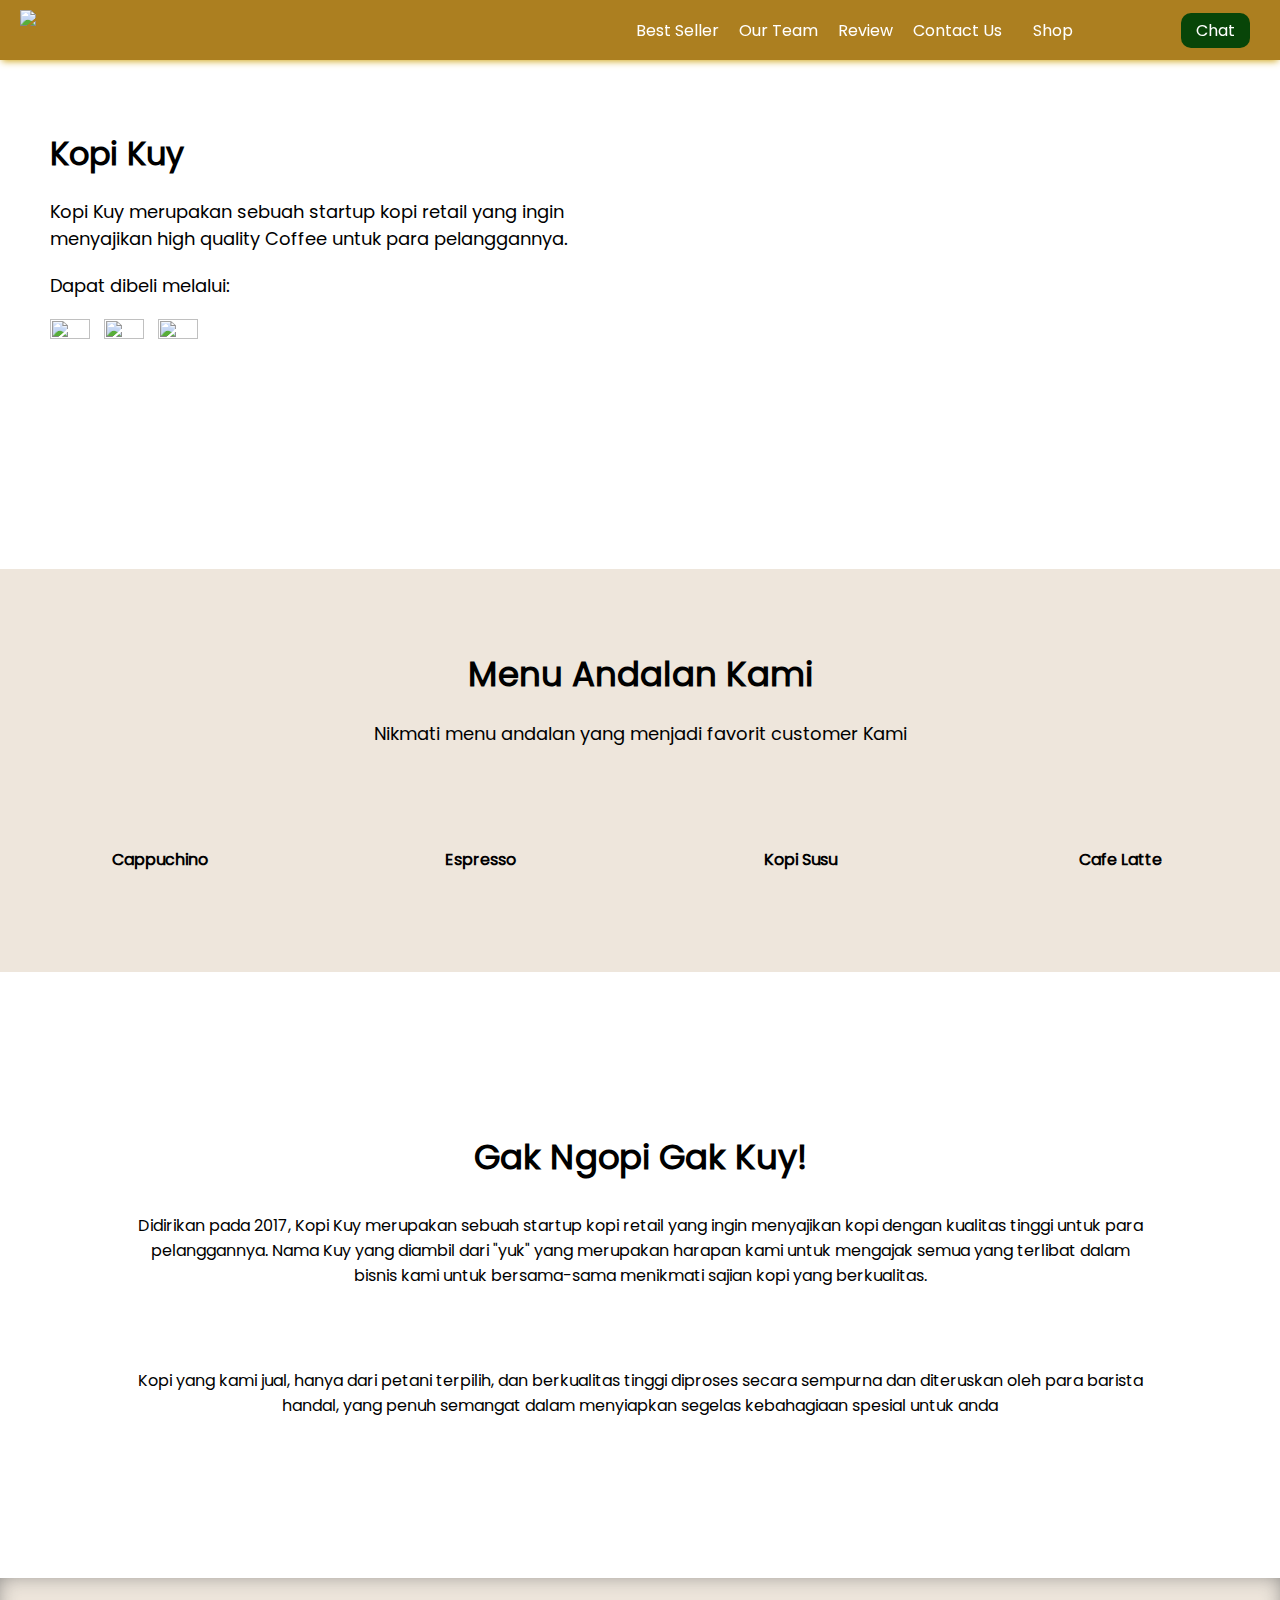
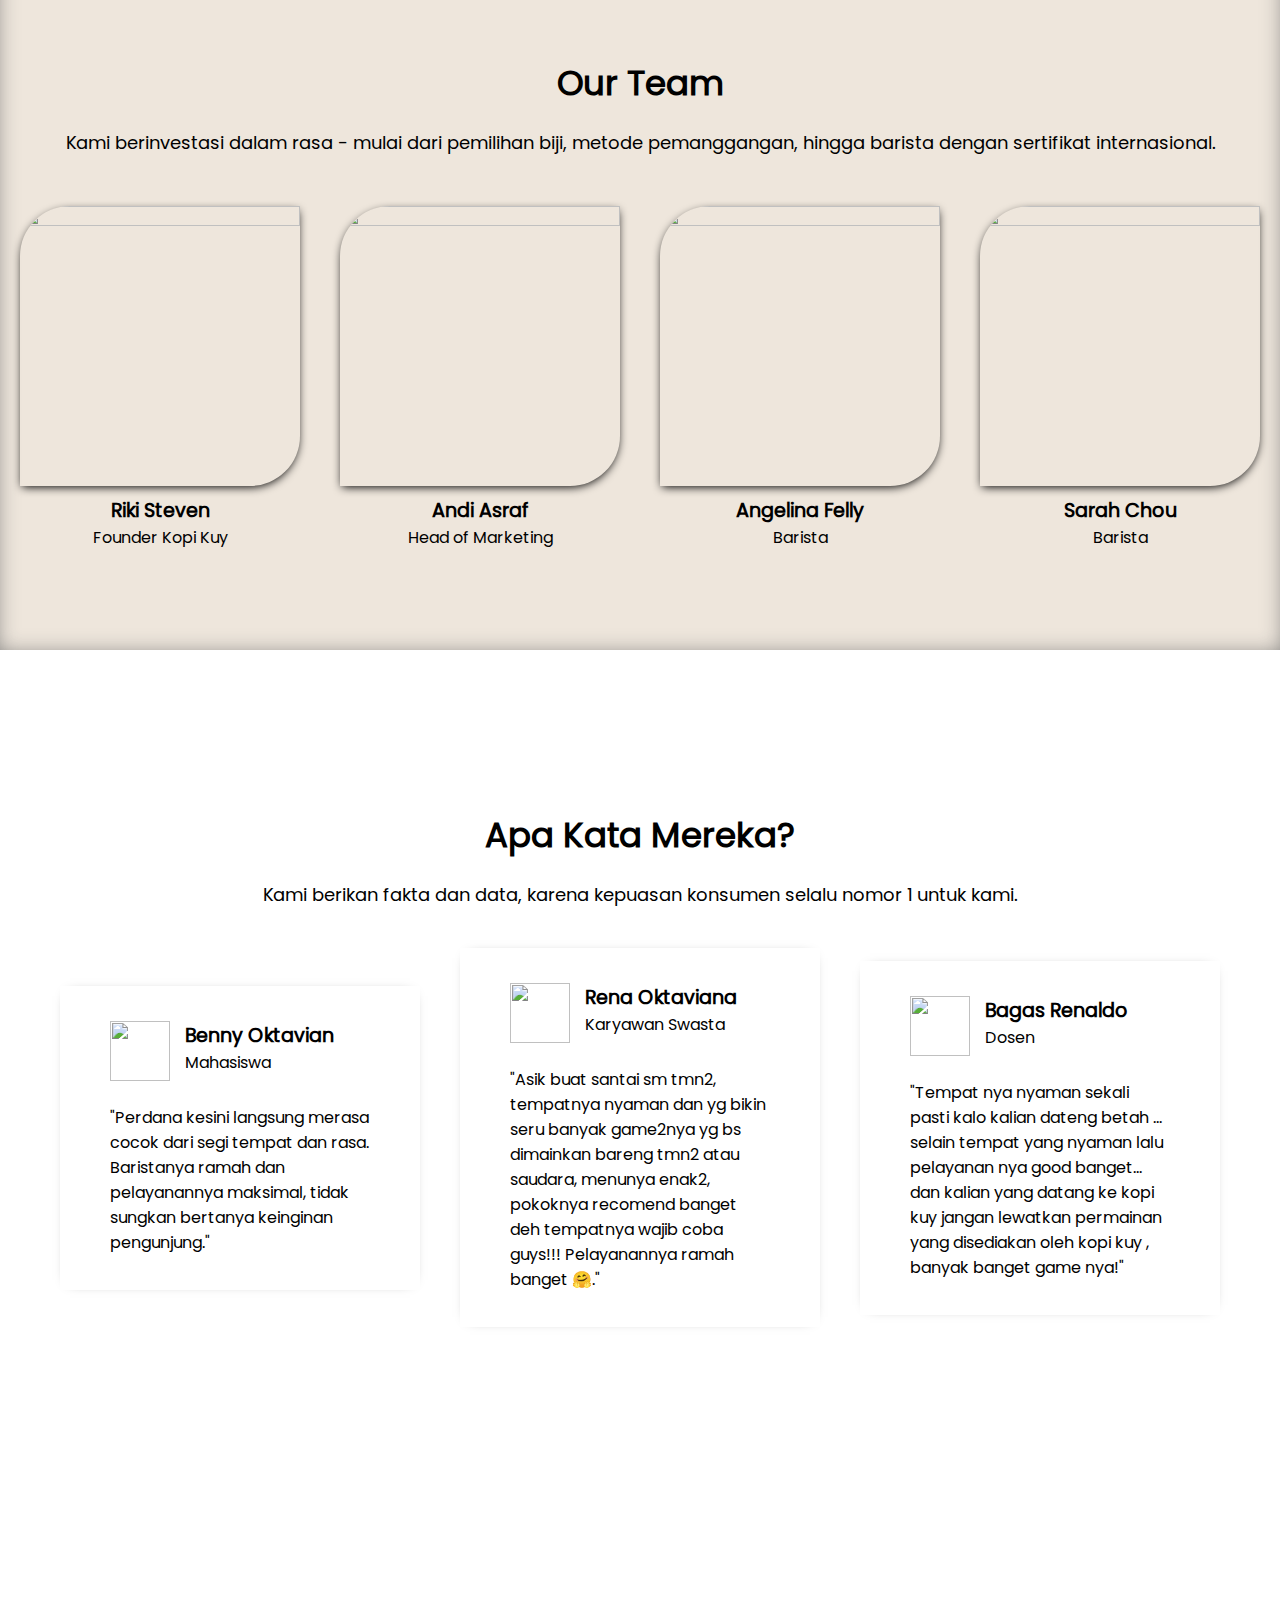
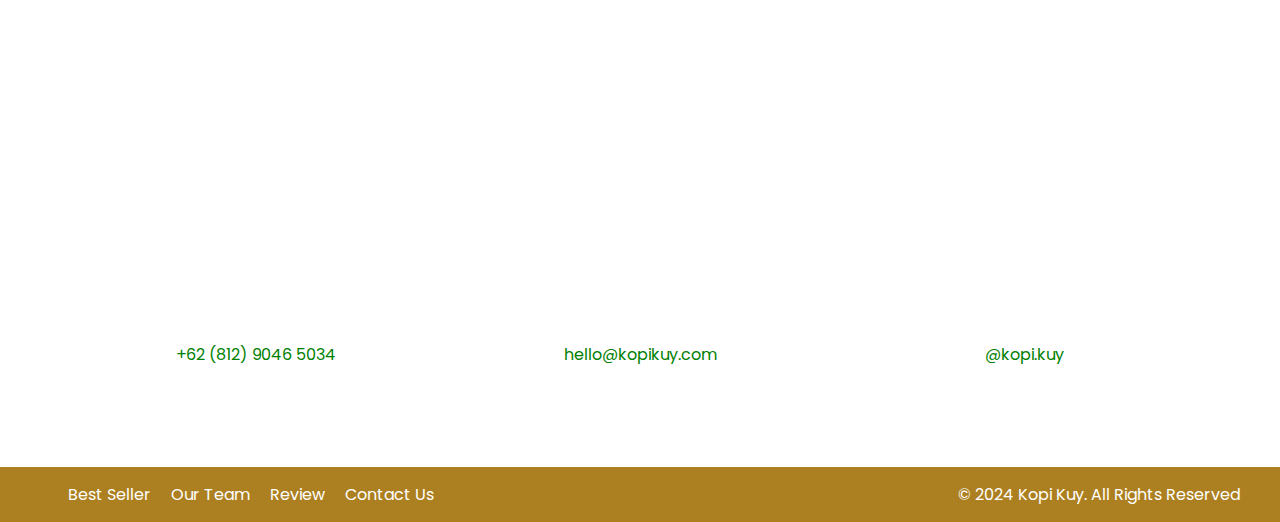
==== index.html @ a1948679 "Add files via upload" ====
<!DOCTYPE html>
<html lang="id">

<head>
    <meta charset="UTF-8">
    <meta http-equiv="X-UA-Compatible" content="IE=edge">
    <meta name="viewport" content="width=device-width, initial-scale=1.0">
    <link rel="shortcut icon" href="images/favicon.ico" type="image/x-icon">
    <title>Website Kopi Kuy</title>
    <link rel="stylesheet" href="css/style.css">
</head>

<body>
    <nav>
        <img class="logo" src="images/logo/logo_kuy.png">
        <div class="navigasi">
            <a href="#best-seller">Best Seller</a>
            <a href="#our-team">Our Team</a>
            <a href="#review">Review</a>
            <a href="#contact-us">Contact Us</a>
        </div>
        <a class="shop" href="produk.html">Shop</a>
        <a class="chat" href="https://wa.me/628123456?text=Saya ingin bertanya" target="_blank">Chat</a>
    </nav>

    <!-- Tulis Kode HTML / <header> Setelah baris di bawah ini (baris 28) -->

    <header>
        <div class="kiri">
            <h1>
                Kopi Kuy <img src="images/icon/icon_kopi.svg
                " alt="">
            </h1>
            <p>
                Kopi Kuy merupakan sebuah startup kopi retail yang ingin menyajikan
                high quality Coffee untuk para pelanggannya.
            </p>
            <p>
                Dapat dibeli melalui:
            </p>
            <div class="olshop">
                <img src="images/logo/logo_bukalapak.png" alt="">
                <img src="images/logo/logo_shopee.png" alt="">
                <img src="images/logo/logo_tokopedia.png" alt="">
            </div>
        </div>
        <div class="kanan">
            <img src="images/header/header6.png" alt="">
        </div>
    </header>

    <section class="best-seller" id="best-seller">
        <h2>
            Menu Andalan Kami
        </h2>
        <p>
            Nikmati menu andalan yang menjadi favorit customer Kami
        </p>
        <div class="produk">
            <img src="images/produk/product_capuchino.jpg" alt="">
            <p>Cappuchino</p>
        </div>
        <div class="produk">
            <img src="images/produk/product_espresso.jpg" alt="">
            <p>Espresso</p>
        </div>
        <div class="produk">
            <img src="images/produk/product_kopi_susu.jpg" alt="">
            <p>Kopi Susu</p>
        </div>
        <div class="produk">
            <img src="images/produk/product_latte.jpg" alt="">
            <p>Cafe Latte</p>
        </div>
    </section>
    <section class="about-us" id="about-us">
        <h2>
            Gak Ngopi Gak Kuy!
        </h2>
        <p>
            Didirikan pada 2017, Kopi Kuy merupakan sebuah startup kopi retail
            yang ingin menyajikan kopi dengan kualitas tinggi untuk para pelanggannya.
            Nama Kuy yang diambil dari "yuk" yang merupakan harapan kami untuk mengajak semua
            yang terlibat dalam bisnis kami untuk bersama-sama menikmati sajian kopi yang berkualitas.
        </p>
        <img src="images/about-us/biji-kopi2.jpg" alt="">
        <p>
            Kopi yang kami jual, hanya dari petani terpilih, dan berkualitas tinggi diproses
            secara sempurna dan diteruskan oleh para barista handal, yang penuh semangat
            dalam menyiapkan segelas kebahagiaan spesial untuk anda
        </p>
    </section>
    <section class="our-team" id="our-team">
        <h2>
            Our Team
        </h2>
        <p>
            Kami berinvestasi dalam rasa - mulai dari pemilihan biji, metode pemanggangan,
            hingga barista dengan sertifikat internasional.
        </p>
        <div class="team">
            <img src="images/team/team1.jpg" alt="">
            <h3>
                Riki Steven
            </h3>
            <p>
                Founder Kopi Kuy
            </p>
        </div>
        <div class="team">
            <img src="images/team/team2.jpg" alt="">
            <h3>
                Andi Asraf
            </h3>
            <p>
                Head of Marketing
            </p>
        </div>
        <div class="team">
            <img src="images/team/team3.jpg" alt="">
            <h3>
                Angelina Felly
            </h3>
            <p>
                Barista
            </p>
        </div>
        <div class="team">
            <img src="images/team/team4.jpg" alt="">
            <h3>
                Sarah Chou
            </h3>
            <p>
                Barista
            </p>
        </div>
    </section>
    <section class="review" id="review">
        <h2>
            Apa Kata Mereka?
        </h2>
        <p>
            Kami berikan fakta dan data, karena kepuasan konsumen selalu nomor 1 untuk kami.
        </p>
        <div class="testimoni">
            <img src="images/customer/customer1.jpg" alt="">
            <div class="profile">
                <h3>
                    Benny Oktavian
                </h3>
                <p>
                    Mahasiswa
                </p>
            </div>
            <p>
                "Perdana kesini langsung merasa cocok dari segi tempat dan rasa.
                Baristanya ramah dan pelayanannya maksimal, tidak sungkan bertanya keinginan pengunjung."
            </p>
        </div>
        <div class="testimoni">
            <img src="images/customer/customer2.jpg" alt="">
            <div class="profile">
                <h3>
                    Rena Oktaviana
                </h3>
                <p>
                    Karyawan Swasta
                </p>
            </div>
            <p>
                "Asik buat santai sm tmn2, tempatnya nyaman dan yg bikin seru banyak game2nya
                yg bs dimainkan bareng tmn2 atau saudara, menunya enak2, pokoknya recomend
                banget deh tempatnya wajib coba guys!!! Pelayanannya ramah banget 🤗."
            </p>
        </div>
        <div class="testimoni">
            <img src="images/customer/customer3.jpg" alt="">
            <div class="profile">
                <h3>
                    Bagas Renaldo
                </h3>
                <p>
                    Dosen
                </p>
            </div>
            <p>
                "Tempat nya nyaman sekali pasti kalo kalian dateng betah ...
                selain tempat yang nyaman lalu pelayanan nya good banget...
                dan kalian yang datang ke kopi kuy jangan lewatkan permainan yang disediakan
                oleh kopi kuy , banyak banget game nya!"
            </p>
        </div>
    </section>
    <section class="contact-us" id="contact-us">
        <iframe
            src=https://www.google.com/maps/embed?pb=!1m14!1m8!1m3!1d7932.741866032694!2d106.668581!3d-6.214715!3m2!1i1024!2i768!4f13.1!3m3!1m2!1s0x2e69f9912c7f297b%3A0xe5a3a671dae861ab!2sKopi%20kuy!5e0!3m2!1sid!2sid!4v1680617229460!5m2!1sid!2sid"
            allowfullscreen="" loading="lazy" referrerpolicy="no-referrer-when-downgrade"></iframe>
        <div class="kontak">
            <img src="images/icon/icon_phone.png" alt="">
            <p>
                +62 (812) 9046 5034
            </p>
        </div>
        <div class="kontak">
            <img src="images/icon/icon_mail.png" alt="">
            <p>
                hello@kopikuy.com
            </p>
        </div>
        <div class="kontak">
            <img src="images/icon/icon_instagram.png" alt="">
            <p>
                @kopi.kuy
            </p>
        </div>
    </section>
    <footer>
        <div class="navigasi">
            <a href="">Best Seller</a>
            <a href="">Our Team</a>
            <a href="">Review</a>
            <a href="">Contact Us</a>
        </div>
        <p>
            © 2024 Kopi Kuy. All Rights Reserved
        </p>
    </footer>
    <!--
        Kode HTML tidak boleh lewat dari batas ini
        Pastikan setiap section di tutup
        misalnya kode <section class="best-seller"> harus ada
        di bawah kode </header> (perhatikan ada garis miringnya
        dan setiap section harus setelah kode </section>
        jangan menulis <section> di dalam <section>
    -->
</body>


</html>
---- css/style.css ----
/* Kode * di bawah ini untuk mereset tampilan setiap web browser supaya seragam */

* {
   box-sizing: border-box;
   margin: 0;
   padding: 0;
}

html {
   /* scroll-behavior: smooth agar scroll ketika klik pada navigasi menjadi halus */
   scroll-behavior: smooth;
}

/* 
Kode di bawah ini untuk mengatur nav sampai footer agar memiliki tampilan flexibel
selengkapnya akan di bahas di hari ke 3
*/

nav,
header,
section,
footer {
   /* 
      display: flex memiliki pengaturan yang dapat mengatur agar elemen
      di dalamnya memiliki ukuran yang fleksibel
      digunakan saat ada elemen yang isinya lebih dari satu kolom
   */
   display: flex;
   /* 
      align-items: center mengatur elemen di dalamnya rata tengah vertikal
   */
   align-items: center;

   /* 
      justify-content: center mengatur elemen di dalamnya rata tengah horizontal
   */
   justify-content: center;

   /* 
      flex-wrap: wrap mengatur agar jika lebar elemen berlebih, maka elemen
      akan otomatis diletakan di baris baru (tidak dipaksakan di satu baris)
   */
   flex-wrap: wrap;
}



/* 
Kode @font-face untuk menginstall font ke dalam Website 
src adalah untuk lokasi fontnya, font dapat di cari di website https://fonts.google.com/
dengan memberi nama family, maka kita mendaftarkan font tersebut ke dalam website
*/

@font-face {
   src: url(../fonts/poppins.woff2);
   font-family: 'Poppins';
}

body {
   /* 
   mendaftarkan semua teks pada body menjadi family Poppins 
   kenapa pada body? karena elemen body membungkus semua elemen dari nav section sampai footer
   */
   font-family: 'Poppins';
}

/*
Misalnya ada font dari google yang bernama Irish Grover yang berada di:
https://fonts.gstatic.com/s/irishgrover/v23/buExpoi6YtLz2QW7LA4flVgv__RP.woff2

maka bisa coba copy kode berikut untuk menginstall font tadi:

@font-face {
  font-family: 'Irish Grover';
  font-style: normal;
  font-weight: 400;
  src: url(https://fonts.gstatic.com/s/irishgrover/v23/buExpoi6YtLz2QW7LA4flVgv__RP.woff2) format('woff2');
}

Jika kode di atas sudah di copy
Nanti pada element yang ingin menggunakan font Irish Grover Tadi, tinggal diganti font-familynya
misal mau mengganti h1 dan h2 maka kodenya sebagai berikut:

h1,h2 {
   font-family: 'Irish Grover';
}

*/


a {
   /* menghilangkan garis bawah pada link */
   text-decoration: none;

   /* 
   color: adalah untuk mengganti warna tulisan.
   color:unset digunakan pada a untuk menghilangkan warna bawaan pada link (biasanya warna biru) 
   */
   color: unset;
}

h2 {
   /* mengatur ukuran huruf ke 34 pixel */
   font-size: 34px;
}

h3 {
   /* mengatur ukuran huruf ke 1.2rem */
   font-size: 1.2rem;
}

h1,
h2,
h3 {
   /* mengatur tebal huruf bisa bold, normal*/
   font-weight: bold;
}

img {
   /* 
      kode max-width artinya lebar maksimal
      mengatur agar semua elemen img memiliki lebar maksimal 100% agar
      besar gambar tidak melebihi layar ataupun elemen pembungkus
   */
   max-width: 100%;
}

/* Navigasi */

nav {
   /* 
   background-color mengatur warna latar belakang 
   untuk pengguna hp, pergantian warna tidak bisa seperti vs code
   hanya dapat menggunakan warna bahasa inggris seperti: red, green, brown, purple dsb
   untuk pengguna vscode silahkan arahkan mouse ke kotak warna di bawah
   untuk mengganti warna sesuai keinginan
   */
   background-color: #ac7f20;

   /* box-shadow membuat efek bayangan */
   box-shadow: 0 3px 7px -2px #cfa313;

   /* width mengatur lebar elemen. 100% agar lebarnya full dari kiri sampai kanan layar */
   width: 100%;

   /* 
   padding digunakan untuk memberi jarak ke dalam. 
   efeknya bila digunakan pada elemen yang memiliki warna latar akan membuat elemen tersebut 'gemuk'
   padding-top artinya jarak ke atas, nilai padding dapat berupa
   padding-top, padding-bottom, padding-left, padding-right
   */
   padding-top: 10px;
   padding-bottom: 10px;

   /* 
   position mengatur posisi elemen, position:fixed supaya elemen nav akan ikut menempel di atas layar
   saat kita scroll ke bawah. Jika ingin navigasi gak nempel, bisa menggunakan position:static;
   */
   position: fixed;

   /* Nilai z-index semakin besar, maka elemen akan semakin di depan */
   z-index: 500;
}

img.logo {
   /* height mengatur tinggi elemen */
   height: 40px;
   /* penjelasan margin mirip dengan padding, fungsinya untuk memberi jarak pada elemen */
   margin-left: 20px;
}

div.navigasi {
   margin-left: auto;
   margin-right: 15px;
}

nav a {
   color: #fff;
   padding-left: 8px;
   padding-right: 8px;
}

a.shop {
   margin-right: 100px;
}

a.chat {
   margin-right: 30px;
   background-color: rgb(8, 69, 8);
   color: #fff;
   padding-top: 5px;
   padding-right: 15px;
   padding-bottom: 5px;
   padding-left: 15px;
   border-radius: 10px;
}


/* 
   PERHATIKAN bahwa dalam mengatur elemen, nama elemen langsung ditulis
   sedangkan untuk mengatur class, dibutuhkan tanda titik (.) terlebih dulu
   img {} berarti seluruh elemen dengan tag img (<img src="....">), 
   sedangkan .img artinya hanya elemen dengan class img (<img class="img" src="...">) 
*/


/* HEADER */


header,
section {
   /*
    padding mengatur jarak ke dalam
    pada padding dan margin ditambahkan top / right / bottom / top 
    untuk mengatur jarak masing-masing 
   */
   padding-top: 80px;
   padding-bottom: 80px;

   /* margin mengatur jarak ke luar */
   margin-bottom: 80px;
}

/* penulisan CSS dapat digabung dengan beberapa elemen */
header div.kiri,
header div.kanan {
   /* width mengatur lebar elemen. 50% artinya setengah ukuran elemen pembungkus */
   width: 50%;
   padding: 50px;
}

header h1 {
   margin-bottom: 20px;
}

header p {
   /* font-size digunakan untuk mengatur ukuran huruf */
   font-size: 18px;
   margin-bottom: 20px;
}

div.olshop img {
   width: 40px;
   /* aspect-ratio:1 agar tinggi menyesuaikan width */
   aspect-ratio: 1;
   margin-right: 10px;
}

/* Best Seller */

section.best-seller {
   position: relative;

   /* background-color mengatur warna latar belakang elemen */
   background-color: #EEE6DC;

   /* text-align mengatur rata tulisan, bisa bernilai: left, right, center, justify */
   text-align: center;
}

/* 
terkait position, after, dan before memerlukan pemahaman mendalam
terkait layout pada CSS untuk dapat memahami secara penuh 
*/

section.best-seller::before,
section.best-seller::after {
   position: absolute;
   content: "";
   width: 100%;
   height: 76px;

   /* background-image untuk menambahkan gambar sebagai background */
   background-image: url(../images/background/garis-atas.png);

   /*background-size agar gambar latar menyesuaikan tinggi / lebar elemen */
   background-size: cover;

   top: -60px;
   left: 0;
}

section.best-seller::after {
   height: 60px;
   background-image: url(../images/background/garis-bawah.png);
   top: unset;
   bottom: -60px;
}

section.best-seller h2 {
   margin-bottom: 20px;
   width: 100%;
}

/* 
Penulisan section.best-seller > p berarti mengatur elemen p yang langsung
di bungkus oleh elemen <section class="best-seller">
aturan ini tidak berlaku untuk elemen <p> yang ada di dalam <div class="produk">
*/

section.best-seller>p {
   font-size: 18px;
   margin-bottom: 40px;
   width: 100%;
}

div.produk {
   /* 
      Penulisan padding dan margin seperti padding:20px ini penulisan singkat 
      yang berarti top, right, bottom, left nilainya sama, yaitu 20px 
   */
   padding: 20px;
   width: 25%;
}

div.produk img {
   /* transition membuat animasi transisi dari perubahan style, 0.3s berarti 0.3 detik */
   transition: all 0.3s ease;

   /* border-radius  Membuat sudut membulat */
   border-radius: 15px;

   /* box-shadow membuat efek bayangan */
   box-shadow: 0 3px 10px -2px #000;
}

/*

kode div.produk img:hover akan dijalankan saat mouse ada di atas elemen <img> yang ada
di dalam <div class="produk"> 
karena ada efek transition pada div.produk img 
maka akan menghasilkan efek animasi yang smooth

*/
div.produk img:hover {

   /* membuat transformasi, bisa berupa scale(1.05), rotate(180deg), translateY(-50px), dsb */
   transform: scale(0.9);
   border-radius: 50%;
}

div.produk p {
   margin-top: 15px;
   font-weight: bold;
}



/* About US */

section.about-us {
   /* max-width: 80%; mengatur lebar maksimal elemen tidak boleh melebihi 80% layar */
   max-width: 80%;

   /* margin-left dan margin-right auto akan membuat posisi elemen berada di tengah */
   margin-left: auto;
   margin-right: auto;
   text-align: center;
}

section.about-us h2 {
   margin-bottom: 30px;
   width: 100%;
}

section.about-us img {
   /* 
      Penulisan width: 800px dan max-width: 100% mengatur agar
      elemen memiliki lebar 800px namun tidak boleh melebihi 100% ukuran layar
   */
   width: 800px;
   max-width: 100%;
   margin: auto;
}

/*
section.about-us p:nth-child(2) berarti mengatur elemen ke 2 dengan jenis <p>
yang ada di dalam <section class="about-us">
*/

section.about-us p:nth-child(2) {
   margin-bottom: 40px;
}

section.about-us p:nth-child(4) {
   margin-top: 40px;
}


/* OUR TEAM */

section.our-team {
   background-color: #EEE6DC;
   box-shadow: inset 0px 0px 23px -6px #707070;
   text-align: center;
}

section.our-team h2 {
   margin-bottom: 20px;
   width: 100%;
}

section.our-team>p {
   margin-bottom: 30px;
   font-size: 18px;
   width: 800px;
   max-width: 90%;
   margin-left: auto;
   margin-right: auto;
   width: 100%;
}

div.team {
   width: 25%;
   padding: 20px;
}

div.team img {
   width: 100%;
   aspect-ratio: 1/1;
   object-fit: cover;
   box-shadow: 0 3px 10px -2px #000;
   border-radius: 50px 0px 50px 0px;
   margin-bottom: 10px;
}


/* REVIEW */

section.review {
   background-image: url(../images/background/bg-review.svg);
   /* 
      background-size: contain;
      membuat gambar latar belakang tidak terpotong
   */
   background-size: contain;

   /* 
      background-repeat: no-repeat;
      membuat gambar latar belakang tidak diulang (duplikat)
   */
   background-repeat: no-repeat;
   padding-left: 40px;
   padding-right: 40px;
   justify-content: space-around;
   /* align-items: stretch; membuat tinggi elemen di dalam .review .baris seragam */
   text-align: center;
}

section.review h2 {
   margin-bottom: 20px;
   width: 100%;
}

section.review>p {
   margin-bottom: 40px;
   font-size: 18px;
   width: 100%;
}

div.testimoni {
   width: 30%;
   display: flex;
   flex-wrap: wrap;
   padding: 35px 50px;
   box-shadow: 0px 0px 12px -10px #000;
   background-color: #fff;
}

div.testimoni img {
   width: 60px;
   height: 60px;
   margin-right: 15px;
   object-fit: cover;
}

div.profile {
   text-align: left;
   display: block;
   margin-bottom: 30px;
   width: calc(100% - 75px);
}

div.profile p {
   width: 100%;
   text-align: left;
}

div.testimoni>p {
   width: 100%;
   text-align: left;
}


/* CONTACT US */
section.contact-us {
   margin-bottom: 20px;
}

section.contact-us iframe {
   width: 100%;
   height: 300px;
   border: 0;
}

div.kontak {
   width: 30%;
   /* color mengatur warna tulisan */
   color: green;
   text-align: center;
   margin-top: 50px;
}


/* FOOTER */

footer {
   background-color: #ac7f20;
   padding-top: 15px;
   padding-bottom: 15px;
   color: #fff;
   padding-right: 40px;
   padding-left: 40px;
}

footer div.navigasi {
   margin-left: 20px;
   margin-right: auto;
}

footer div.navigasi a {
   padding: 8px;
}

/* UNTUK kode RESPONSIF hari ke 3 tulis DI BAWAH sini */

@media(max-width:768px) {
   .navigasi {
      display: none;
   }

   a.shop {
      margin-right: 20px;
      margin-left: auto;
   }

   header div.kiri,
   header div.kanan {
      width: 100%;
      text-align: center;
      padding: 20px;
   }

   div.produk,
   div.team,
   div.kontak {
      width: 50%;
   }

   div.testimoni {
      width: 100%;
      margin-bottom: 30px;
      padding: 20px;
   }

}

/* Kode CSS Selesai di sini */
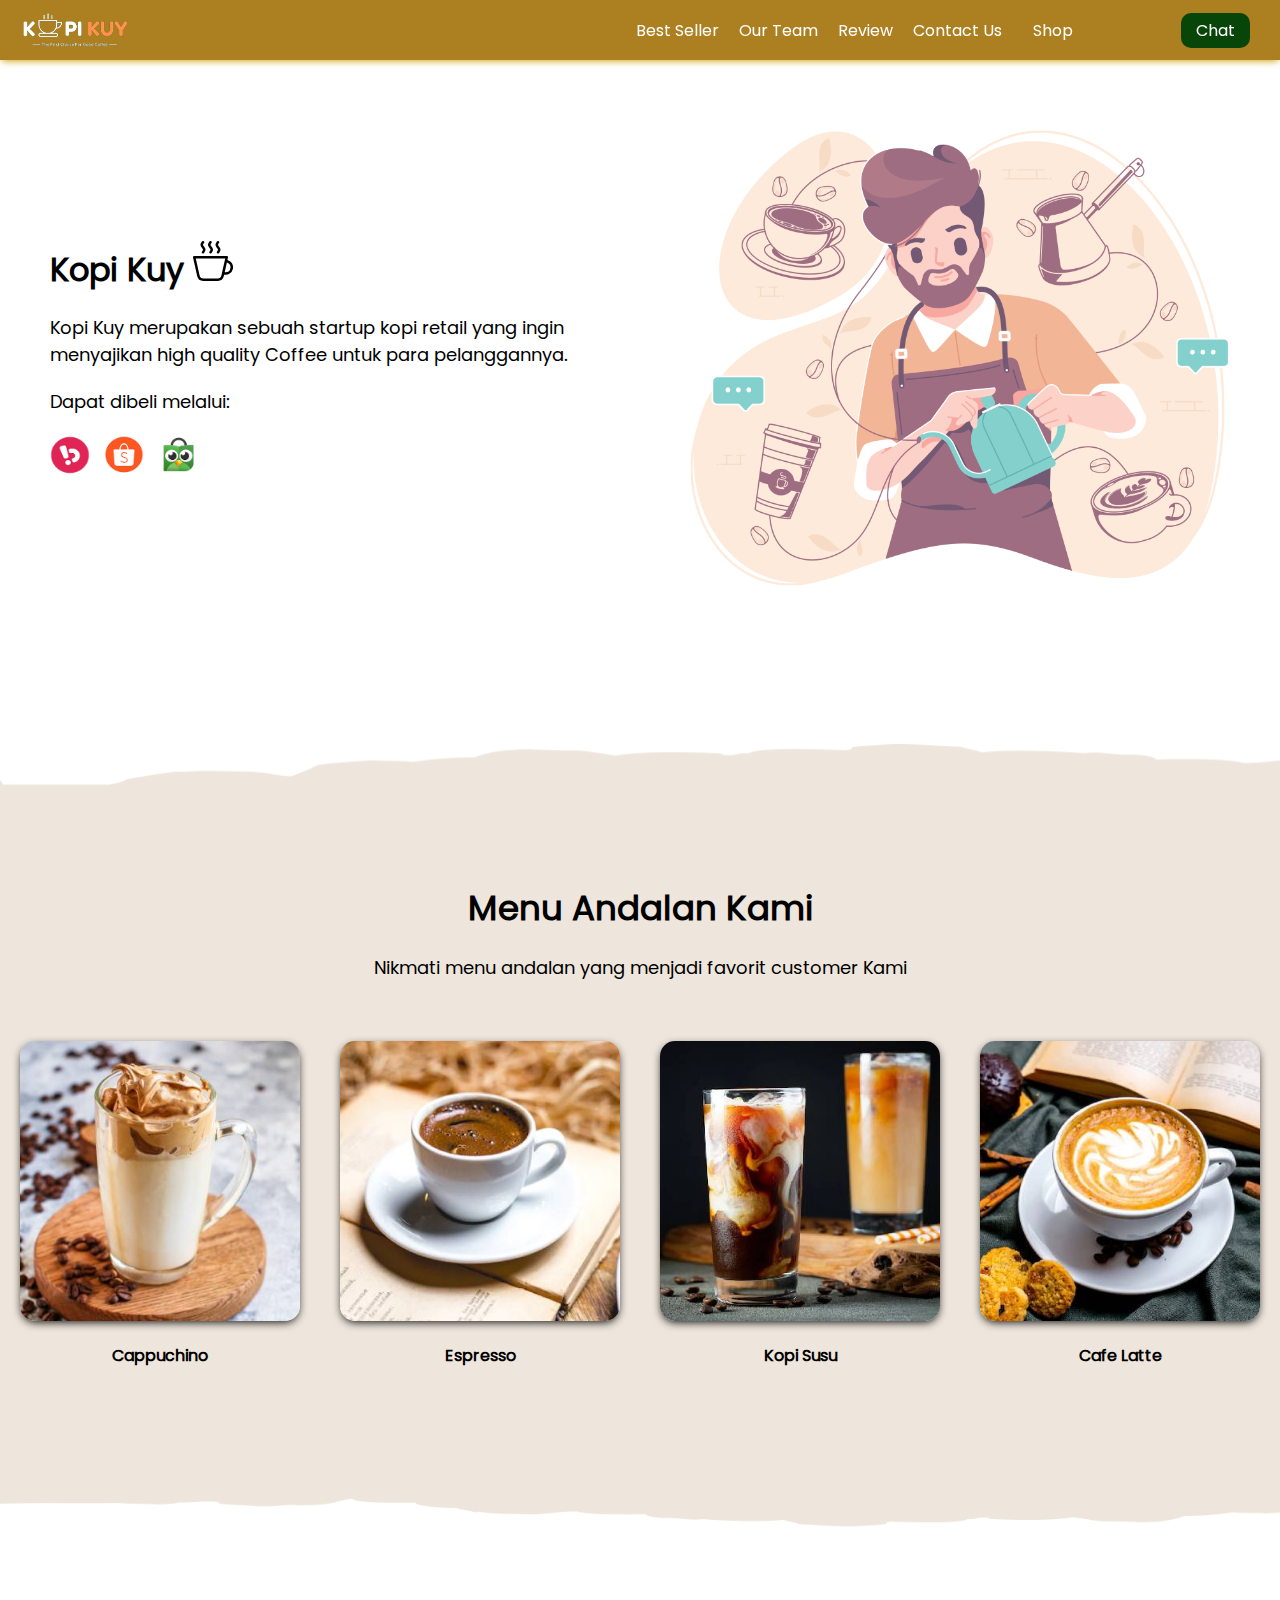
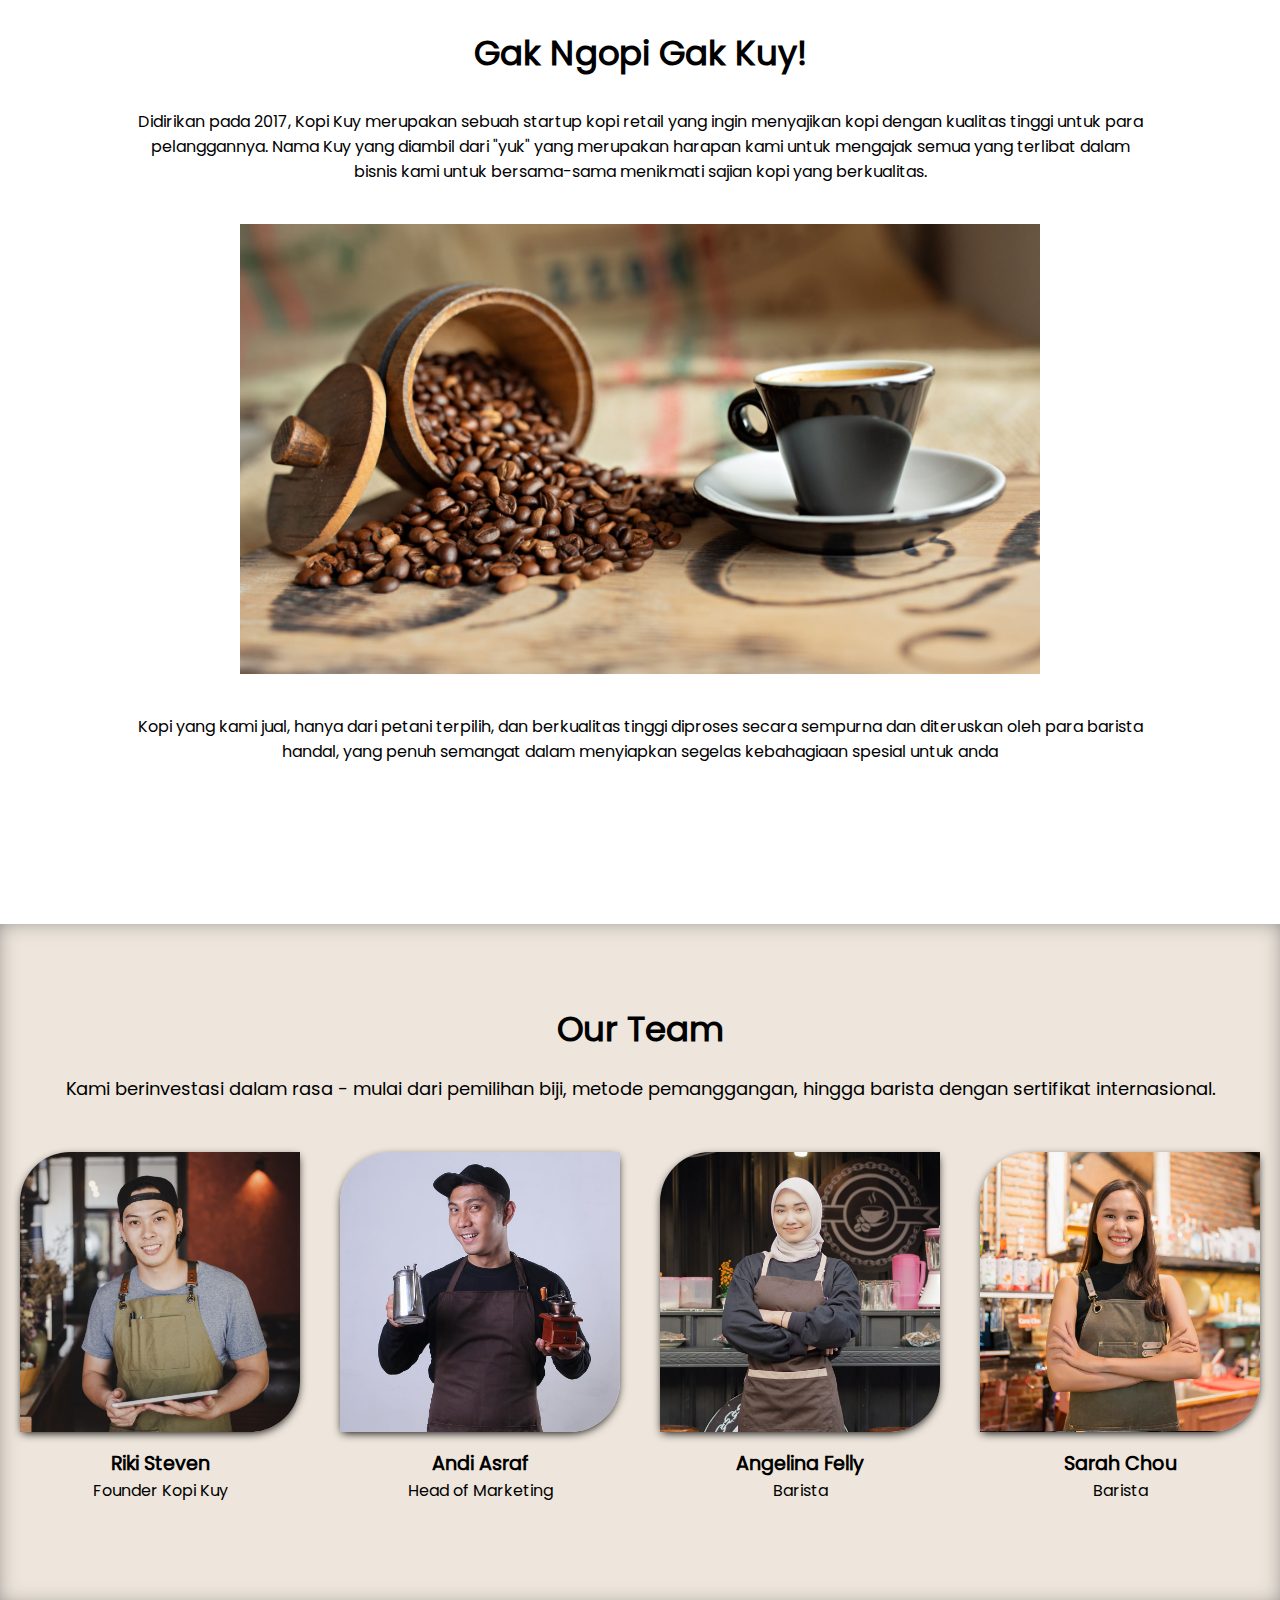
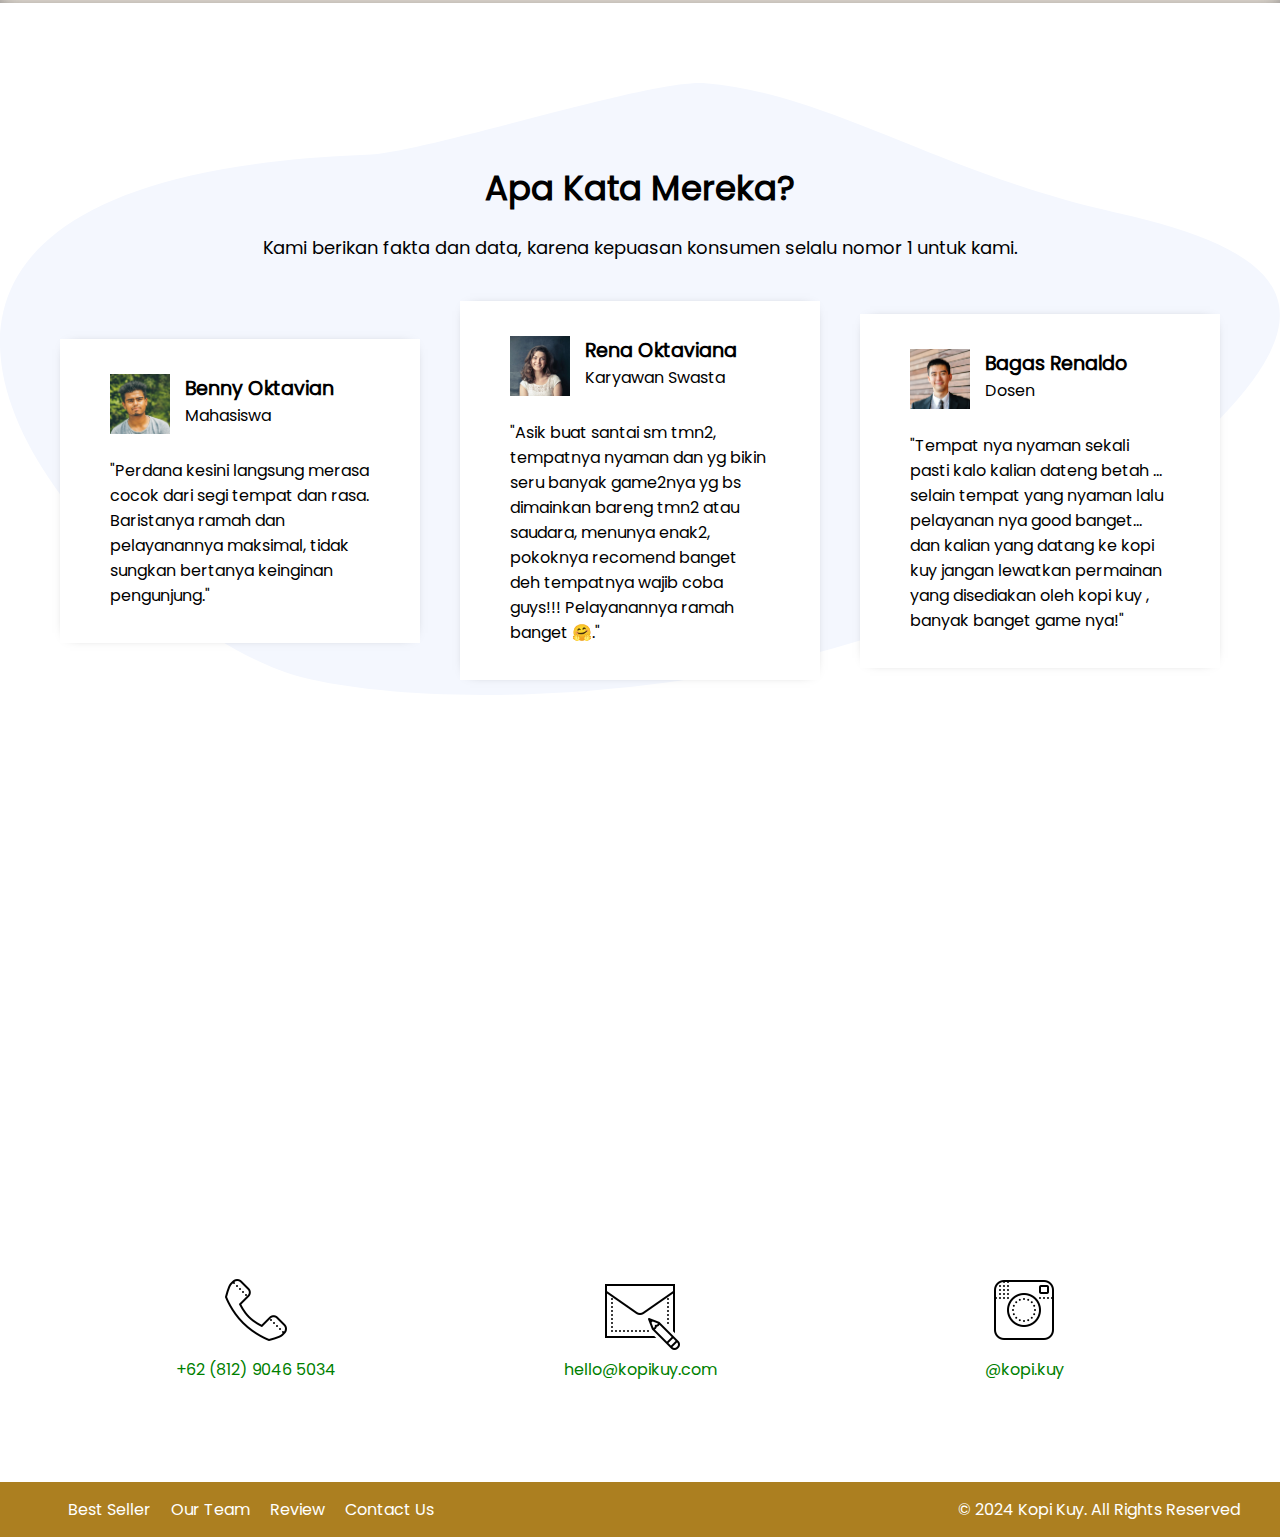
==== commit 0e122f52: "Update index.html" ====
--- a/index.html
+++ b/index.html
@@ -216,10 +216,10 @@
     </section>
     <footer>
         <div class="navigasi">
-            <a href="">Best Seller</a>
-            <a href="">Our Team</a>
-            <a href="">Review</a>
-            <a href="">Contact Us</a>
+            <a href="#best-seller">Best Seller</a>
+            <a href="#our-team">Our Team</a>
+            <a href="#review">Review</a>
+            <a href="#contact-us">Contact Us</a>
         </div>
         <p>
             © 2024 Kopi Kuy. All Rights Reserved
@@ -236,4 +236,4 @@
 </body>
 
 
-</html>+</html>
